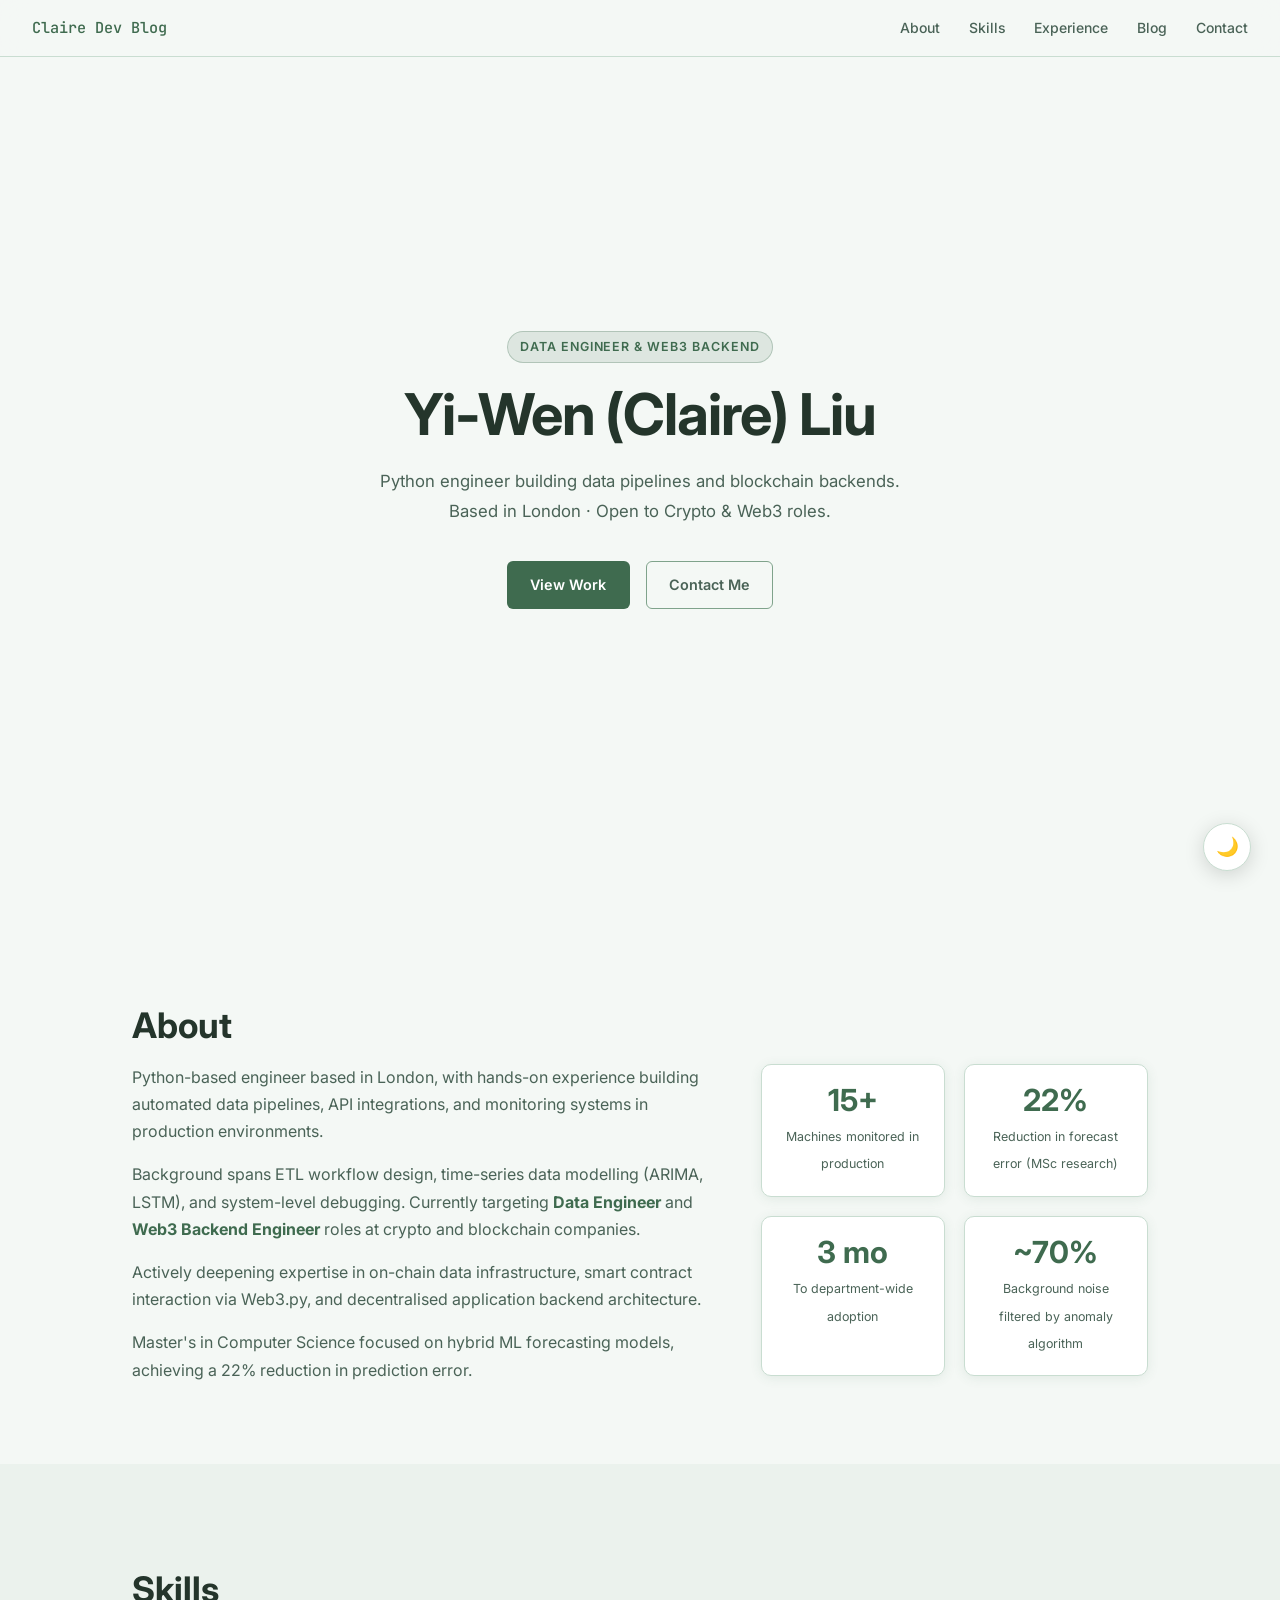
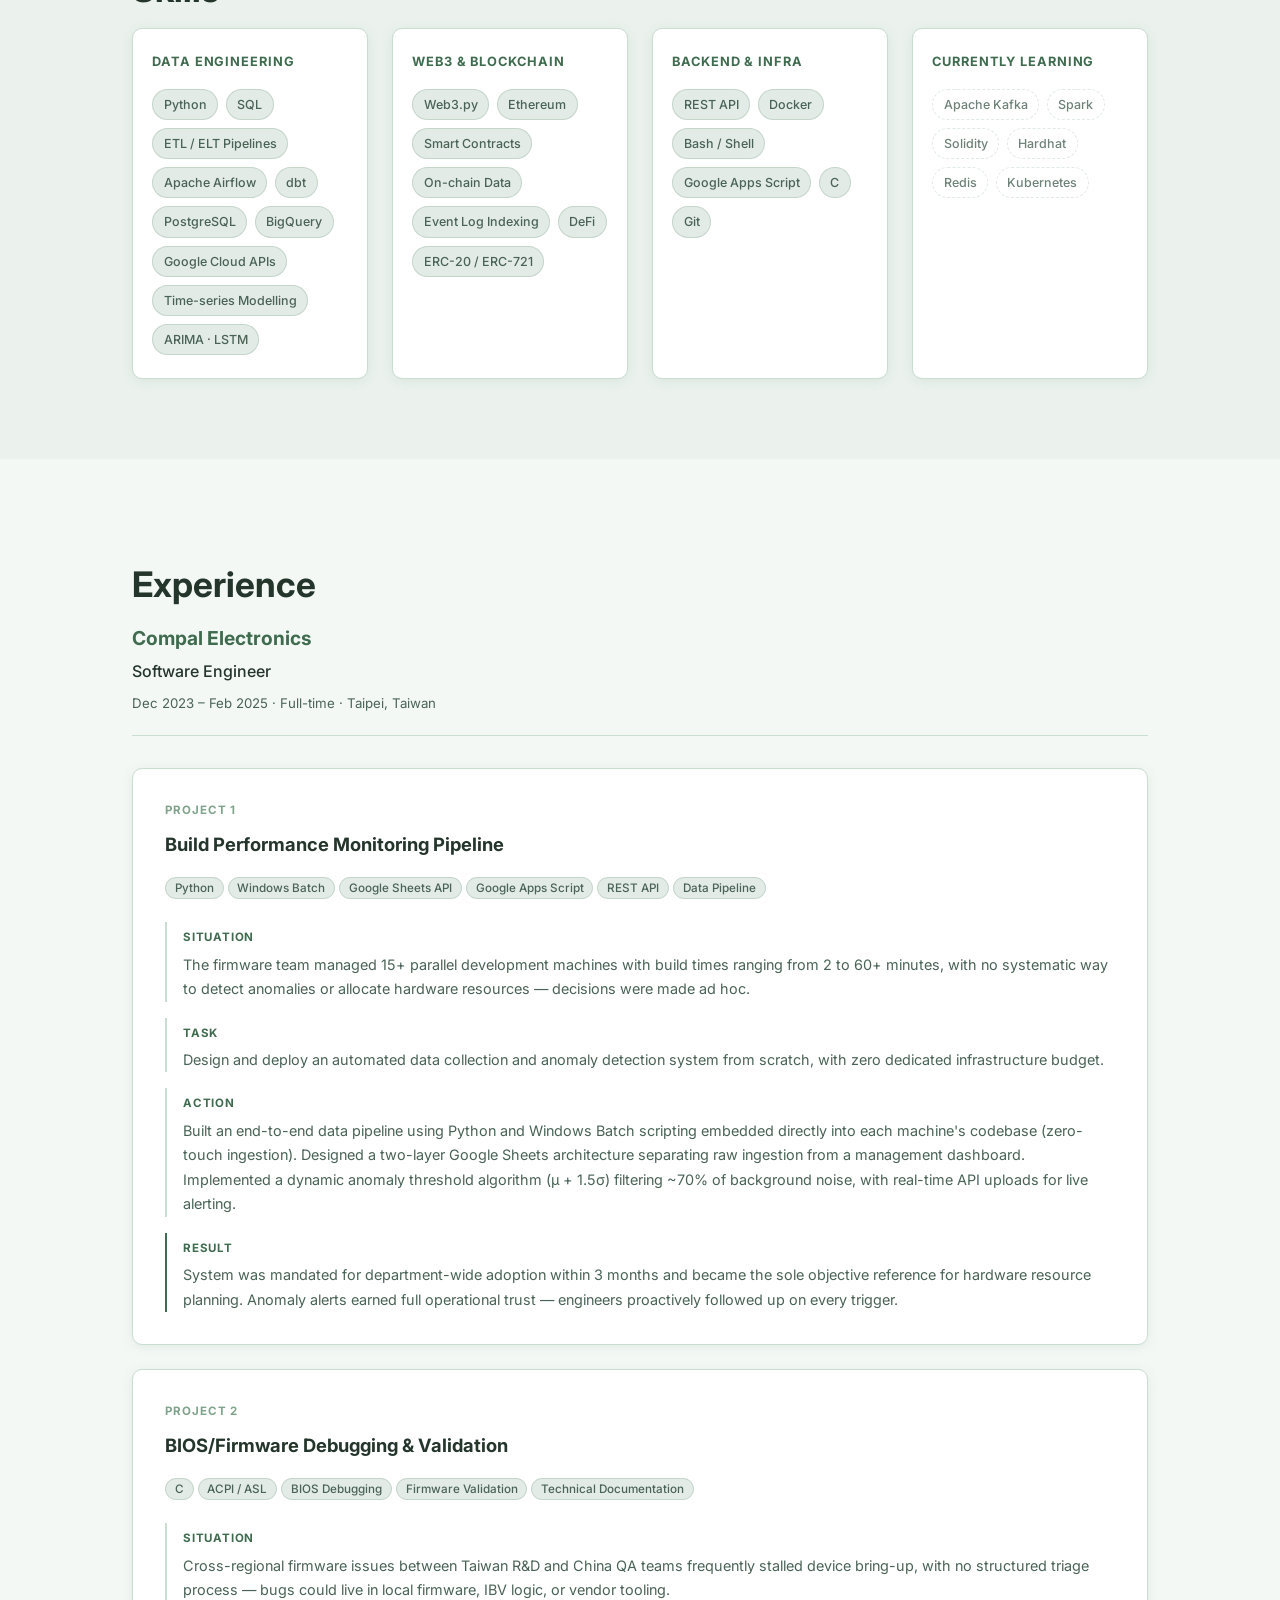
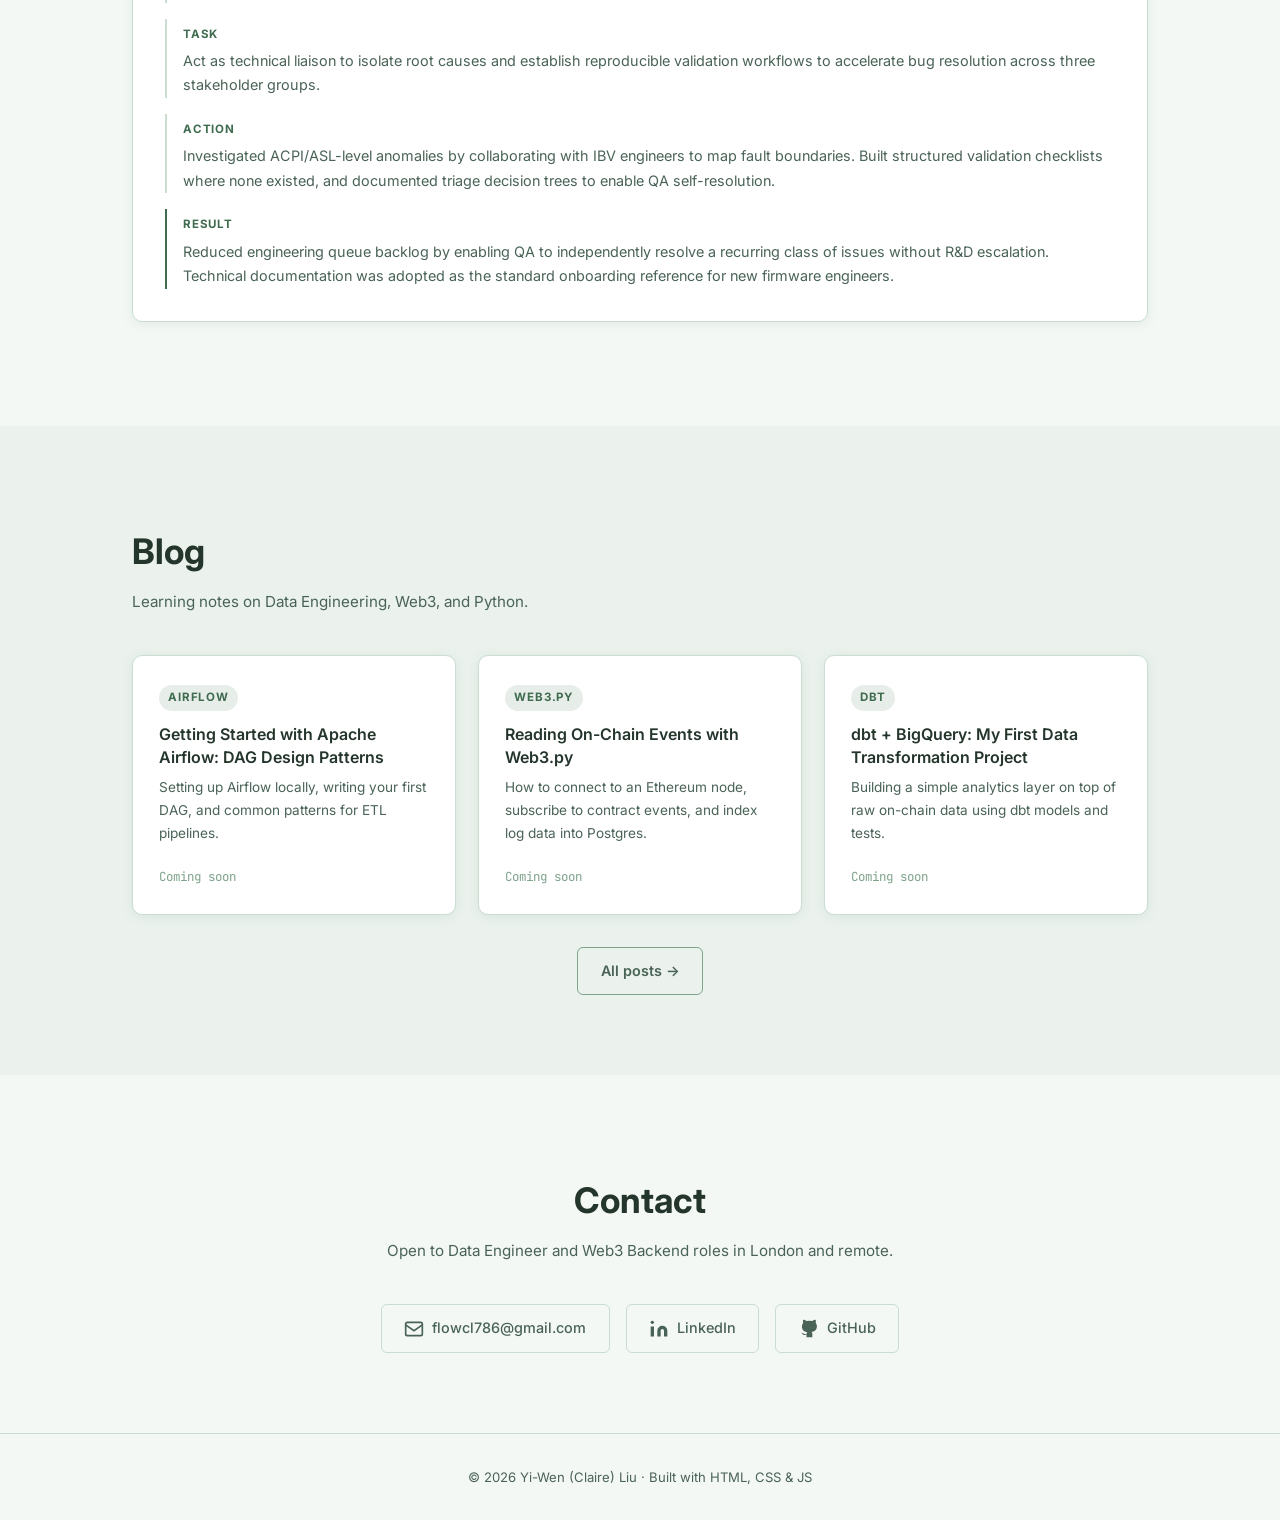
==== index.html @ 0dc8d594 "Initial commit: portfolio site with green theme, day/night mode, blog, and favicon Co-Authored-By: C" ====
<!DOCTYPE html>
<html lang="en">
<head>
  <meta charset="UTF-8" />
  <meta name="viewport" content="width=device-width, initial-scale=1.0" />
  <title>Yi-Wen (Claire) Liu — Data Engineer & Web3 Backend</title>
  <link rel="stylesheet" href="style.css" />
  <link rel="icon" type="image/svg+xml" href="favicon.svg" />
  <link rel="preconnect" href="https://fonts.googleapis.com" />
  <link href="https://fonts.googleapis.com/css2?family=Inter:wght@300;400;500;600;700&family=JetBrains+Mono:wght@400;500&display=swap" rel="stylesheet" />
</head>
<body>

  <!-- NAV -->
  <nav class="nav" id="nav">
    <a class="nav__logo" href="index.html">Claire Dev Blog</a>
    <ul class="nav__links">
      <li><a href="#about">About</a></li>
      <li><a href="#skills">Skills</a></li>
      <li><a href="#experience">Experience</a></li>
      <li><a href="#blog">Blog</a></li>
      <li><a href="#contact">Contact</a></li>
    </ul>
    <button class="nav__burger" id="burger" aria-label="menu">
      <span></span><span></span><span></span>
    </button>
  </nav>

  <!-- HERO -->
  <section class="hero" id="hero">
    <div class="hero__content">
      <span class="hero__tag">Data Engineer &amp; Web3 Backend</span>
      <h1 class="hero__title">Yi-Wen (Claire) Liu</h1>
      <p class="hero__sub">
        Python engineer building data pipelines and blockchain backends.<br />
        Based in London · Open to Crypto &amp; Web3 roles.
      </p>
      <div class="hero__cta">
        <a href="#experience" class="btn btn--primary">View Work</a>
        <a href="#contact" class="btn btn--ghost">Contact Me</a>
      </div>
    </div>
  </section>

  <!-- ABOUT -->
  <section class="section" id="about">
    <div class="container">
      <h2 class="section__title">About</h2>
      <div class="about__grid">
        <div class="about__text">
          <p>
            Python-based engineer based in London, with hands-on experience building
            automated data pipelines, API integrations, and monitoring systems in
            production environments.
          </p>
          <p>
            Background spans ETL workflow design, time-series data modelling (ARIMA, LSTM),
            and system-level debugging. Currently targeting <strong>Data Engineer</strong>
            and <strong>Web3 Backend Engineer</strong> roles at crypto and blockchain companies.
          </p>
          <p>
            Actively deepening expertise in on-chain data infrastructure, smart contract
            interaction via Web3.py, and decentralised application backend architecture.
          </p>
          <p>
            Master's in Computer Science focused on hybrid ML forecasting models,
            achieving a 22% reduction in prediction error.
          </p>
        </div>
        <div class="about__facts">
          <div class="fact">
            <span class="fact__num">15+</span>
            <span class="fact__label">Machines monitored in production</span>
          </div>
          <div class="fact">
            <span class="fact__num">22%</span>
            <span class="fact__label">Reduction in forecast error (MSc research)</span>
          </div>
          <div class="fact">
            <span class="fact__num">3 mo</span>
            <span class="fact__label">To department-wide adoption</span>
          </div>
          <div class="fact">
            <span class="fact__num">~70%</span>
            <span class="fact__label">Background noise filtered by anomaly algorithm</span>
          </div>
        </div>
      </div>
    </div>
  </section>

  <!-- SKILLS -->
  <section class="section section--alt" id="skills">
    <div class="container">
      <h2 class="section__title">Skills</h2>
      <div class="skills__grid">

        <div class="skill-group">
          <h3 class="skill-group__title">Data Engineering</h3>
          <div class="tags">
            <span class="tag">Python</span>
            <span class="tag">SQL</span>
            <span class="tag">ETL / ELT Pipelines</span>
            <span class="tag">Apache Airflow</span>
            <span class="tag">dbt</span>
            <span class="tag">PostgreSQL</span>
            <span class="tag">BigQuery</span>
            <span class="tag">Google Cloud APIs</span>
            <span class="tag">Time-series Modelling</span>
            <span class="tag">ARIMA · LSTM</span>
          </div>
        </div>

        <div class="skill-group">
          <h3 class="skill-group__title">Web3 &amp; Blockchain</h3>
          <div class="tags">
            <span class="tag">Web3.py</span>
            <span class="tag">Ethereum</span>
            <span class="tag">Smart Contracts</span>
            <span class="tag">On-chain Data</span>
            <span class="tag">Event Log Indexing</span>
            <span class="tag">DeFi</span>
            <span class="tag">ERC-20 / ERC-721</span>
          </div>
        </div>

        <div class="skill-group">
          <h3 class="skill-group__title">Backend &amp; Infra</h3>
          <div class="tags">
            <span class="tag">REST API</span>
            <span class="tag">Docker</span>
            <span class="tag">Bash / Shell</span>
            <span class="tag">Google Apps Script</span>
            <span class="tag">C</span>
            <span class="tag">Git</span>
          </div>
        </div>

        <div class="skill-group">
          <h3 class="skill-group__title">Currently Learning</h3>
          <div class="tags">
            <span class="tag tag--learning">Apache Kafka</span>
            <span class="tag tag--learning">Spark</span>
            <span class="tag tag--learning">Solidity</span>
            <span class="tag tag--learning">Hardhat</span>
            <span class="tag tag--learning">Redis</span>
            <span class="tag tag--learning">Kubernetes</span>
          </div>
        </div>

      </div>
    </div>
  </section>

  <!-- EXPERIENCE -->
  <section class="section" id="experience">
    <div class="container">
      <h2 class="section__title">Experience</h2>

      <div class="exp__header">
        <div class="exp__meta">
          <span class="exp__company">Compal Electronics</span>
          <span class="exp__role">Software Engineer</span>
          <span class="exp__period">Dec 2023 – Feb 2025 · Full-time · Taipei, Taiwan</span>
        </div>
      </div>

      <!-- Project 1 -->
      <article class="project-card" id="proj-pipeline">
        <div class="project-card__label">Project 1</div>
        <h3 class="project-card__title">Build Performance Monitoring Pipeline</h3>
        <div class="project-card__stack">
          <span class="tag tag--sm">Python</span>
          <span class="tag tag--sm">Windows Batch</span>
          <span class="tag tag--sm">Google Sheets API</span>
          <span class="tag tag--sm">Google Apps Script</span>
          <span class="tag tag--sm">REST API</span>
          <span class="tag tag--sm">Data Pipeline</span>
        </div>
        <div class="star">
          <div class="star__item">
            <span class="star__label">Situation</span>
            <p>The firmware team managed 15+ parallel development machines with build times ranging from 2 to 60+ minutes, with no systematic way to detect anomalies or allocate hardware resources — decisions were made ad hoc.</p>
          </div>
          <div class="star__item">
            <span class="star__label">Task</span>
            <p>Design and deploy an automated data collection and anomaly detection system from scratch, with zero dedicated infrastructure budget.</p>
          </div>
          <div class="star__item">
            <span class="star__label">Action</span>
            <p>Built an end-to-end data pipeline using Python and Windows Batch scripting embedded directly into each machine's codebase (zero-touch ingestion). Designed a two-layer Google Sheets architecture separating raw ingestion from a management dashboard. Implemented a dynamic anomaly threshold algorithm (μ + 1.5σ) filtering ~70% of background noise, with real-time API uploads for live alerting.</p>
          </div>
          <div class="star__item star__item--result">
            <span class="star__label">Result</span>
            <p>System was mandated for department-wide adoption within 3 months and became the sole objective reference for hardware resource planning. Anomaly alerts earned full operational trust — engineers proactively followed up on every trigger.</p>
          </div>
        </div>
      </article>

      <!-- Project 2 -->
      <article class="project-card" id="proj-bios">
        <div class="project-card__label">Project 2</div>
        <h3 class="project-card__title">BIOS/Firmware Debugging &amp; Validation</h3>
        <div class="project-card__stack">
          <span class="tag tag--sm">C</span>
          <span class="tag tag--sm">ACPI / ASL</span>
          <span class="tag tag--sm">BIOS Debugging</span>
          <span class="tag tag--sm">Firmware Validation</span>
          <span class="tag tag--sm">Technical Documentation</span>
        </div>
        <div class="star">
          <div class="star__item">
            <span class="star__label">Situation</span>
            <p>Cross-regional firmware issues between Taiwan R&amp;D and China QA teams frequently stalled device bring-up, with no structured triage process — bugs could live in local firmware, IBV logic, or vendor tooling.</p>
          </div>
          <div class="star__item">
            <span class="star__label">Task</span>
            <p>Act as technical liaison to isolate root causes and establish reproducible validation workflows to accelerate bug resolution across three stakeholder groups.</p>
          </div>
          <div class="star__item">
            <span class="star__label">Action</span>
            <p>Investigated ACPI/ASL-level anomalies by collaborating with IBV engineers to map fault boundaries. Built structured validation checklists where none existed, and documented triage decision trees to enable QA self-resolution.</p>
          </div>
          <div class="star__item star__item--result">
            <span class="star__label">Result</span>
            <p>Reduced engineering queue backlog by enabling QA to independently resolve a recurring class of issues without R&amp;D escalation. Technical documentation was adopted as the standard onboarding reference for new firmware engineers.</p>
          </div>
        </div>
      </article>

    </div>
  </section>

  <!-- BLOG -->
  <section class="section section--alt" id="blog">
    <div class="container">
      <h2 class="section__title">Blog</h2>
      <p class="section__sub">Learning notes on Data Engineering, Web3, and Python.</p>
      <div class="blog__grid" id="blog-grid">

        <a class="blog-card" href="blog.html">
          <span class="blog-card__cat">Airflow</span>
          <h3 class="blog-card__title">Getting Started with Apache Airflow: DAG Design Patterns</h3>
          <p class="blog-card__excerpt">Setting up Airflow locally, writing your first DAG, and common patterns for ETL pipelines.</p>
          <span class="blog-card__date">Coming soon</span>
        </a>

        <a class="blog-card" href="blog.html">
          <span class="blog-card__cat">Web3.py</span>
          <h3 class="blog-card__title">Reading On-Chain Events with Web3.py</h3>
          <p class="blog-card__excerpt">How to connect to an Ethereum node, subscribe to contract events, and index log data into Postgres.</p>
          <span class="blog-card__date">Coming soon</span>
        </a>

        <a class="blog-card" href="blog.html">
          <span class="blog-card__cat">dbt</span>
          <h3 class="blog-card__title">dbt + BigQuery: My First Data Transformation Project</h3>
          <p class="blog-card__excerpt">Building a simple analytics layer on top of raw on-chain data using dbt models and tests.</p>
          <span class="blog-card__date">Coming soon</span>
        </a>

      </div>
      <div class="blog__cta">
        <a href="blog.html" class="btn btn--ghost">All posts →</a>
      </div>
    </div>
  </section>

  <!-- CONTACT -->
  <section class="section" id="contact">
    <div class="container container--narrow">
      <h2 class="section__title">Contact</h2>
      <p class="section__sub">Open to Data Engineer and Web3 Backend roles in London and remote.</p>
      <div class="contact__links">
        <a class="contact__link" href="mailto:flowcl786@gmail.com">
          <svg width="20" height="20" fill="none" stroke="currentColor" stroke-width="2" viewBox="0 0 24 24"><rect x="2" y="4" width="20" height="16" rx="2"/><path d="m2 7 10 7 10-7"/></svg>
          flowcl786@gmail.com
        </a>
        <a class="contact__link" href="https://www.linkedin.com/in/yiwen828" target="_blank" rel="noopener">
          <svg width="20" height="20" fill="currentColor" viewBox="0 0 24 24"><path d="M16 8a6 6 0 0 1 6 6v7h-4v-7a2 2 0 0 0-2-2 2 2 0 0 0-2 2v7h-4v-7a6 6 0 0 1 6-6z"/><rect x="2" y="9" width="4" height="12"/><circle cx="4" cy="4" r="2"/></svg>
          LinkedIn
        </a>
        <a class="contact__link" href="https://github.com/flowcl786" target="_blank" rel="noopener">
          <svg width="20" height="20" fill="currentColor" viewBox="0 0 24 24"><path d="M9 19c-5 1.5-5-2.5-7-3m14 6v-3.87a3.37 3.37 0 0 0-.94-2.61c3.14-.35 6.44-1.54 6.44-7A5.44 5.44 0 0 0 20 4.77 5.07 5.07 0 0 0 19.91 1S18.73.65 16 2.48a13.38 13.38 0 0 0-7 0C6.27.65 5.09 1 5.09 1A5.07 5.07 0 0 0 5 4.77a5.44 5.44 0 0 0-1.5 3.78c0 5.42 3.3 6.61 6.44 7A3.37 3.37 0 0 0 9 18.13V22"/></svg>
          GitHub
        </a>
      </div>
    </div>
  </section>

  <footer class="footer">
    <p>© 2026 Yi-Wen (Claire) Liu · Built with HTML, CSS &amp; JS</p>
  </footer>

  <script src="main.js"></script>
</body>
</html>
---- style.css ----
/* ============================================================
   CSS Custom Properties — Day / Night
   ============================================================ */
:root {
  /* Day mode */
  --bg:        #F4F8F5;
  --bg-alt:    #EBF2ED;
  --ink:       #24352B;
  --ink-muted: #4A6357;
  --sage:      #7FA38B;
  --moss:      #3F6B4F;
  --moss-light:#5A8A6A;
  --border:    #C9DDD1;
  --card-bg:   #FFFFFF;
  --code-bg:   #1A2E22;
  --code-ink:  #C8E6C9;

  --radius: 10px;
  --radius-sm: 6px;
  --shadow: 0 2px 12px rgba(63,107,79,.10);
  --shadow-hover: 0 6px 24px rgba(63,107,79,.18);
  --transition: .22s ease;

  --font: 'Inter', system-ui, sans-serif;
  --mono: 'JetBrains Mono', monospace;
}

[data-theme="dark"] {
  --bg:        #132018;
  --bg-alt:    #1B2D22;
  --ink:       #EAF3ED;
  --ink-muted: #9AB8A4;
  --sage:      #8FB89B;
  --moss:      #5FA875;
  --moss-light:#72C088;
  --border:    #2D4A36;
  --card-bg:   #1E3028;
  --code-bg:   #0D1A11;
  --code-ink:  #A5D6A7;

  --shadow: 0 2px 12px rgba(0,0,0,.35);
  --shadow-hover: 0 6px 24px rgba(0,0,0,.50);
}

/* ============================================================
   Reset & Base
   ============================================================ */
*, *::before, *::after { box-sizing: border-box; margin: 0; padding: 0; }

html { scroll-behavior: smooth; font-size: 16px; }

body {
  font-family: var(--font);
  background: var(--bg);
  color: var(--ink);
  line-height: 1.7;
  transition: background var(--transition), color var(--transition);
}

a { color: inherit; text-decoration: none; }
img { display: block; max-width: 100%; }

/* ============================================================
   Nav
   ============================================================ */
.nav {
  position: fixed; top: 0; left: 0; right: 0; z-index: 100;
  display: flex; align-items: center; gap: 2rem;
  padding: .9rem 2rem;
  background: color-mix(in srgb, var(--bg) 88%, transparent);
  backdrop-filter: blur(12px);
  border-bottom: 1px solid var(--border);
  transition: background var(--transition);
}

.nav__logo {
  font-family: var(--mono);
  font-size: .95rem;
  font-weight: 500;
  color: var(--moss);
  margin-right: auto;
}

.nav__links {
  display: flex; gap: 1.8rem; list-style: none;
}

.nav__links a {
  font-size: .875rem;
  font-weight: 500;
  color: var(--ink-muted);
  transition: color var(--transition);
}
.nav__links a:hover,
.nav__links a.active { color: var(--moss); }

/* Theme toggle — floating button */
.nav__theme-btn {
  display: none;
}

.theme-fab {
  position: fixed; bottom: 1.8rem; right: 1.8rem; z-index: 200;
  width: 48px; height: 48px;
  border-radius: 50%;
  background: var(--card-bg);
  border: 1.5px solid var(--border);
  box-shadow: 0 4px 20px rgba(0,0,0,.15);
  cursor: pointer;
  font-size: 1.15rem;
  display: flex; align-items: center; justify-content: center;
  transition: transform .2s ease, box-shadow .2s ease, border-color .2s ease;
}
.theme-fab:hover {
  transform: translateY(-3px) scale(1.08);
  box-shadow: 0 8px 28px rgba(63,107,79,.25);
  border-color: var(--moss);
}

/* Burger (mobile) */
.nav__burger {
  display: none; flex-direction: column; gap: 5px;
  background: none; border: none; cursor: pointer; padding: 4px;
}
.nav__burger span {
  display: block; width: 22px; height: 2px;
  background: var(--ink); border-radius: 2px;
  transition: all var(--transition);
}

/* ============================================================
   Layout helpers
   ============================================================ */
.container { max-width: 1080px; margin: 0 auto; padding: 0 2rem; }
.container--narrow { max-width: 680px; margin: 0 auto; padding: 0 2rem; }

.section {
  padding: 96px 0 80px;
}
.section--alt { background: var(--bg-alt); }

.section__title {
  font-size: clamp(1.6rem, 3vw, 2.2rem);
  font-weight: 700; margin-bottom: .5rem;
  color: var(--ink);
}
.section__sub {
  color: var(--ink-muted); font-size: .95rem;
  margin-bottom: 2.5rem;
}

/* ============================================================
   Hero
   ============================================================ */
.hero {
  min-height: 100svh;
  display: flex;
  align-items: center;
  justify-content: center;
  padding: 120px 2rem 80px;
  max-width: 720px;
  margin: 0 auto;
  text-align: center;
}

.hero__cta { justify-content: center; }

.hero__tag {
  display: inline-block;
  font-size: .78rem; font-weight: 600; letter-spacing: .08em;
  text-transform: uppercase;
  color: var(--moss);
  background: color-mix(in srgb, var(--moss) 12%, transparent);
  border: 1px solid color-mix(in srgb, var(--moss) 28%, transparent);
  padding: .25rem .75rem; border-radius: 20px;
  margin-bottom: 1.2rem;
}

.hero__title {
  font-size: clamp(2.2rem, 5vw, 3.6rem);
  font-weight: 700;
  line-height: 1.12;
  margin-bottom: 1.2rem;
  letter-spacing: -.02em;
}

.hero__sub {
  font-size: 1.05rem;
  color: var(--ink-muted);
  margin-bottom: 2.2rem;
  line-height: 1.8;
}

.hero__cta { display: flex; gap: 1rem; flex-wrap: wrap; }

/* Code block decoration */
.hero__visual { display: flex; justify-content: center; }

.hero__code-block {
  font-family: var(--mono);
  font-size: .82rem;
  background: var(--code-bg);
  color: var(--code-ink);
  padding: 1.6rem 2rem;
  border-radius: var(--radius);
  border: 1px solid color-mix(in srgb, var(--moss) 25%, transparent);
  display: flex; flex-direction: column; gap: .4rem;
  min-width: 320px;
  box-shadow: var(--shadow);
}
.cb__line { white-space: pre; display: block; }
.cb__kw  { color: #89CBA9; }
.cb__fn  { color: #82C4A0; }
.cb__name { color: #ADE0BE; }

/* ============================================================
   Buttons
   ============================================================ */
.btn {
  display: inline-flex; align-items: center; gap: .4rem;
  padding: .65rem 1.4rem;
  border-radius: var(--radius-sm);
  font-size: .9rem; font-weight: 600;
  transition: all var(--transition); cursor: pointer;
  border: 1.5px solid transparent;
}

.btn--primary {
  background: var(--moss);
  color: #fff;
}
.btn--primary:hover {
  background: var(--moss-light);
  transform: translateY(-2px);
  box-shadow: 0 4px 16px color-mix(in srgb, var(--moss) 40%, transparent);
}

.btn--ghost {
  border-color: var(--sage);
  color: var(--ink-muted);
}
.btn--ghost:hover {
  border-color: var(--moss);
  color: var(--moss);
  background: color-mix(in srgb, var(--moss) 8%, transparent);
}

/* ============================================================
   About
   ============================================================ */
.about__grid {
  display: grid;
  grid-template-columns: 1.5fr 1fr;
  gap: 3rem;
  align-items: start;
}

.about__text p { margin-bottom: 1rem; color: var(--ink-muted); }
.about__text p:last-child { margin-bottom: 0; }
.about__text strong { color: var(--moss); }

.about__facts {
  display: grid; grid-template-columns: 1fr 1fr; gap: 1.2rem;
}

.fact {
  background: var(--card-bg);
  border: 1px solid var(--border);
  border-radius: var(--radius);
  padding: 1.2rem 1rem;
  text-align: center;
  box-shadow: var(--shadow);
  transition: transform var(--transition), box-shadow var(--transition);
}
.fact:hover { transform: translateY(-3px); box-shadow: var(--shadow-hover); }

.fact__num {
  display: block; font-size: 1.9rem; font-weight: 700;
  color: var(--moss); line-height: 1.1; margin-bottom: .3rem;
}
.fact__label { font-size: .78rem; color: var(--ink-muted); line-height: 1.4; }

/* ============================================================
   Skills
   ============================================================ */
.skills__grid {
  display: grid;
  grid-template-columns: repeat(auto-fit, minmax(220px, 1fr));
  gap: 1.5rem;
}

.skill-group {
  background: var(--card-bg);
  border: 1px solid var(--border);
  border-radius: var(--radius);
  padding: 1.4rem 1.2rem;
  box-shadow: var(--shadow);
}

.skill-group__title {
  font-size: .8rem; font-weight: 700; letter-spacing: .07em;
  text-transform: uppercase; color: var(--moss);
  margin-bottom: 1rem;
}

.tags { display: flex; flex-wrap: wrap; gap: .5rem; }

.tag {
  font-size: .78rem; font-weight: 500;
  padding: .25rem .65rem; border-radius: 20px;
  background: color-mix(in srgb, var(--sage) 15%, var(--bg));
  color: var(--ink-muted);
  border: 1px solid color-mix(in srgb, var(--sage) 30%, transparent);
  transition: all var(--transition);
}
.tag:hover {
  background: color-mix(in srgb, var(--moss) 15%, var(--bg));
  color: var(--moss);
  border-color: var(--moss);
}

.tag--sm { font-size: .73rem; padding: .2rem .55rem; }

.tag--learning {
  border-style: dashed;
  opacity: .8;
  background: transparent;
}

/* ============================================================
   Experience
   ============================================================ */
.exp__header {
  margin-bottom: 2rem;
  padding-bottom: 1.2rem;
  border-bottom: 1px solid var(--border);
}

.exp__company {
  display: block; font-size: 1.2rem; font-weight: 700; color: var(--moss);
}
.exp__role {
  display: block; font-size: 1rem; font-weight: 500; margin: .2rem 0;
}
.exp__period {
  font-size: .83rem; color: var(--ink-muted);
}

.project-card {
  background: var(--card-bg);
  border: 1px solid var(--border);
  border-radius: var(--radius);
  padding: 2rem;
  margin-bottom: 1.5rem;
  box-shadow: var(--shadow);
  transition: box-shadow var(--transition);
}
.project-card:hover { box-shadow: var(--shadow-hover); }

.project-card__label {
  font-size: .72rem; font-weight: 700; letter-spacing: .08em;
  text-transform: uppercase; color: var(--sage);
  margin-bottom: .5rem;
}

.project-card__title {
  font-size: 1.15rem; font-weight: 700; margin-bottom: .8rem;
}

.project-card__stack { margin-bottom: 1.4rem; }

.star { display: flex; flex-direction: column; gap: 1rem; }

.star__item {
  padding-left: 1rem;
  border-left: 2px solid var(--border);
  transition: border-color var(--transition);
}
.star__item:hover { border-left-color: var(--sage); }
.star__item--result { border-left-color: var(--moss); }

.star__label {
  display: inline-block;
  font-size: .72rem; font-weight: 700; letter-spacing: .07em;
  text-transform: uppercase; color: var(--moss);
  margin-bottom: .3rem;
}

.star__item p { font-size: .9rem; color: var(--ink-muted); }

/* ============================================================
   Blog
   ============================================================ */
.blog__grid {
  display: grid;
  grid-template-columns: repeat(auto-fit, minmax(280px, 1fr));
  gap: 1.4rem;
  margin-bottom: 2rem;
}

.blog-card {
  display: block;
  background: var(--card-bg);
  border: 1px solid var(--border);
  border-radius: var(--radius);
  padding: 1.6rem;
  box-shadow: var(--shadow);
  transition: transform var(--transition), box-shadow var(--transition);
}
.blog-card:hover { transform: translateY(-4px); box-shadow: var(--shadow-hover); }

.blog-card__cat {
  display: inline-block;
  font-size: .72rem; font-weight: 700; letter-spacing: .07em;
  text-transform: uppercase; color: var(--moss);
  background: color-mix(in srgb, var(--moss) 12%, transparent);
  padding: .2rem .6rem; border-radius: 20px;
  margin-bottom: .8rem;
}

.blog-card__title {
  font-size: 1rem; font-weight: 600; margin-bottom: .5rem;
  line-height: 1.4;
}

.blog-card__excerpt { font-size: .85rem; color: var(--ink-muted); margin-bottom: 1rem; }

.blog-card__date { font-size: .78rem; color: var(--sage); font-family: var(--mono); }

.blog__cta { text-align: center; }

/* ============================================================
   Contact
   ============================================================ */
#contact .section__title,
#contact .section__sub { text-align: center; }

.contact__links {
  display: flex; flex-wrap: wrap;
  justify-content: center; gap: 1rem;
  margin-top: 2rem;
}

.contact__link {
  display: flex; align-items: center; gap: .5rem;
  padding: .7rem 1.4rem;
  border: 1.5px solid var(--border);
  border-radius: var(--radius-sm);
  font-size: .9rem; font-weight: 500; color: var(--ink-muted);
  transition: all var(--transition);
}
.contact__link:hover {
  border-color: var(--moss); color: var(--moss);
  background: color-mix(in srgb, var(--moss) 8%, transparent);
  transform: translateY(-2px);
}

/* ============================================================
   Footer
   ============================================================ */
.footer {
  text-align: center; padding: 2rem;
  font-size: .82rem; color: var(--ink-muted);
  border-top: 1px solid var(--border);
}

/* ============================================================
   Scroll-reveal animation
   ============================================================ */
.reveal {
  opacity: 0; transform: translateY(20px);
  transition: opacity .55s ease, transform .55s ease;
}
.reveal.visible { opacity: 1; transform: none; }

/* ============================================================
   Responsive
   ============================================================ */
@media (max-width: 860px) {
  .hero {
    padding-top: 100px;
  }

  .about__grid { grid-template-columns: 1fr; }
  .about__facts { grid-template-columns: repeat(2, 1fr); }
}

@media (max-width: 640px) {
  .nav__links { display: none; }
  .nav__burger { display: flex; }
  .nav__links.open {
    display: flex; flex-direction: column;
    position: fixed; top: 57px; left: 0; right: 0;
    background: var(--bg);
    border-bottom: 1px solid var(--border);
    padding: 1.2rem 2rem 1.6rem;
    gap: 1.2rem;
  }

  .about__facts { grid-template-columns: 1fr 1fr; }
  .skills__grid { grid-template-columns: 1fr; }
  .project-card { padding: 1.4rem; }
  .section { padding: 72px 0 60px; }
}
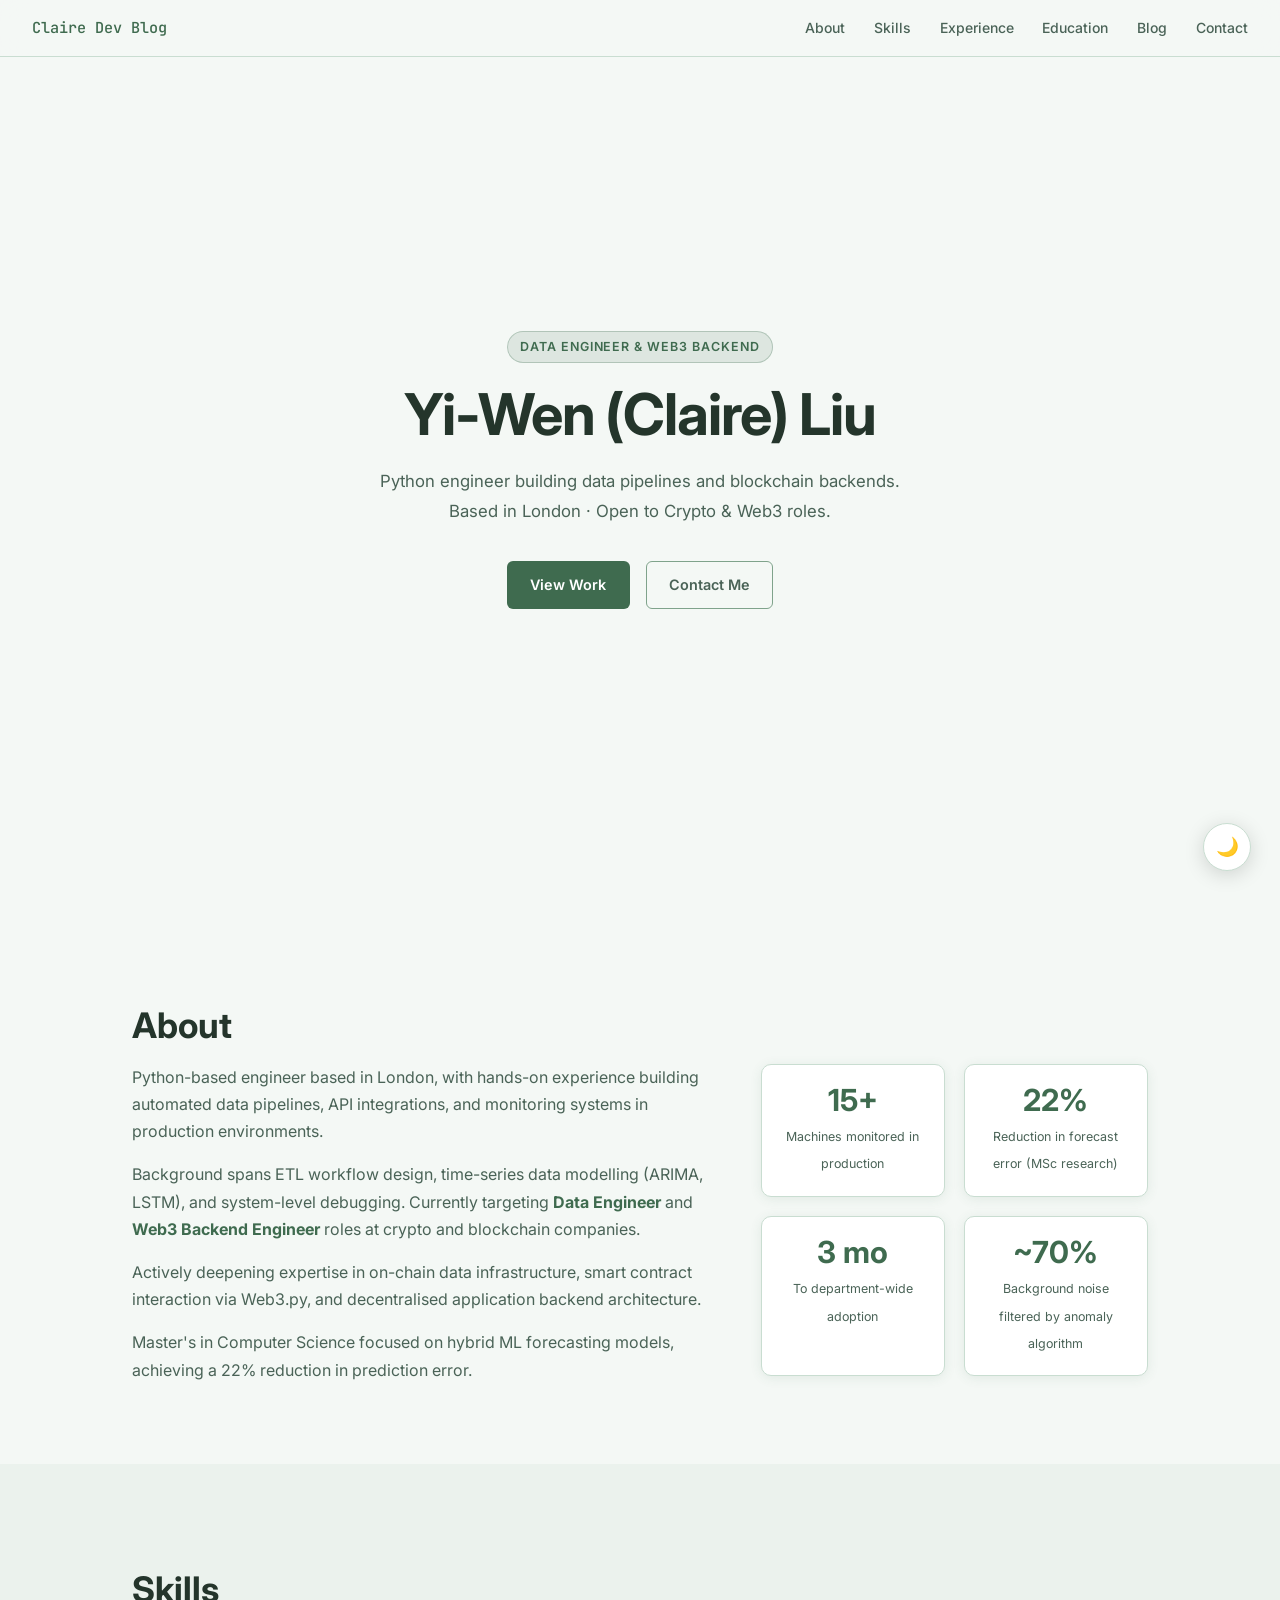
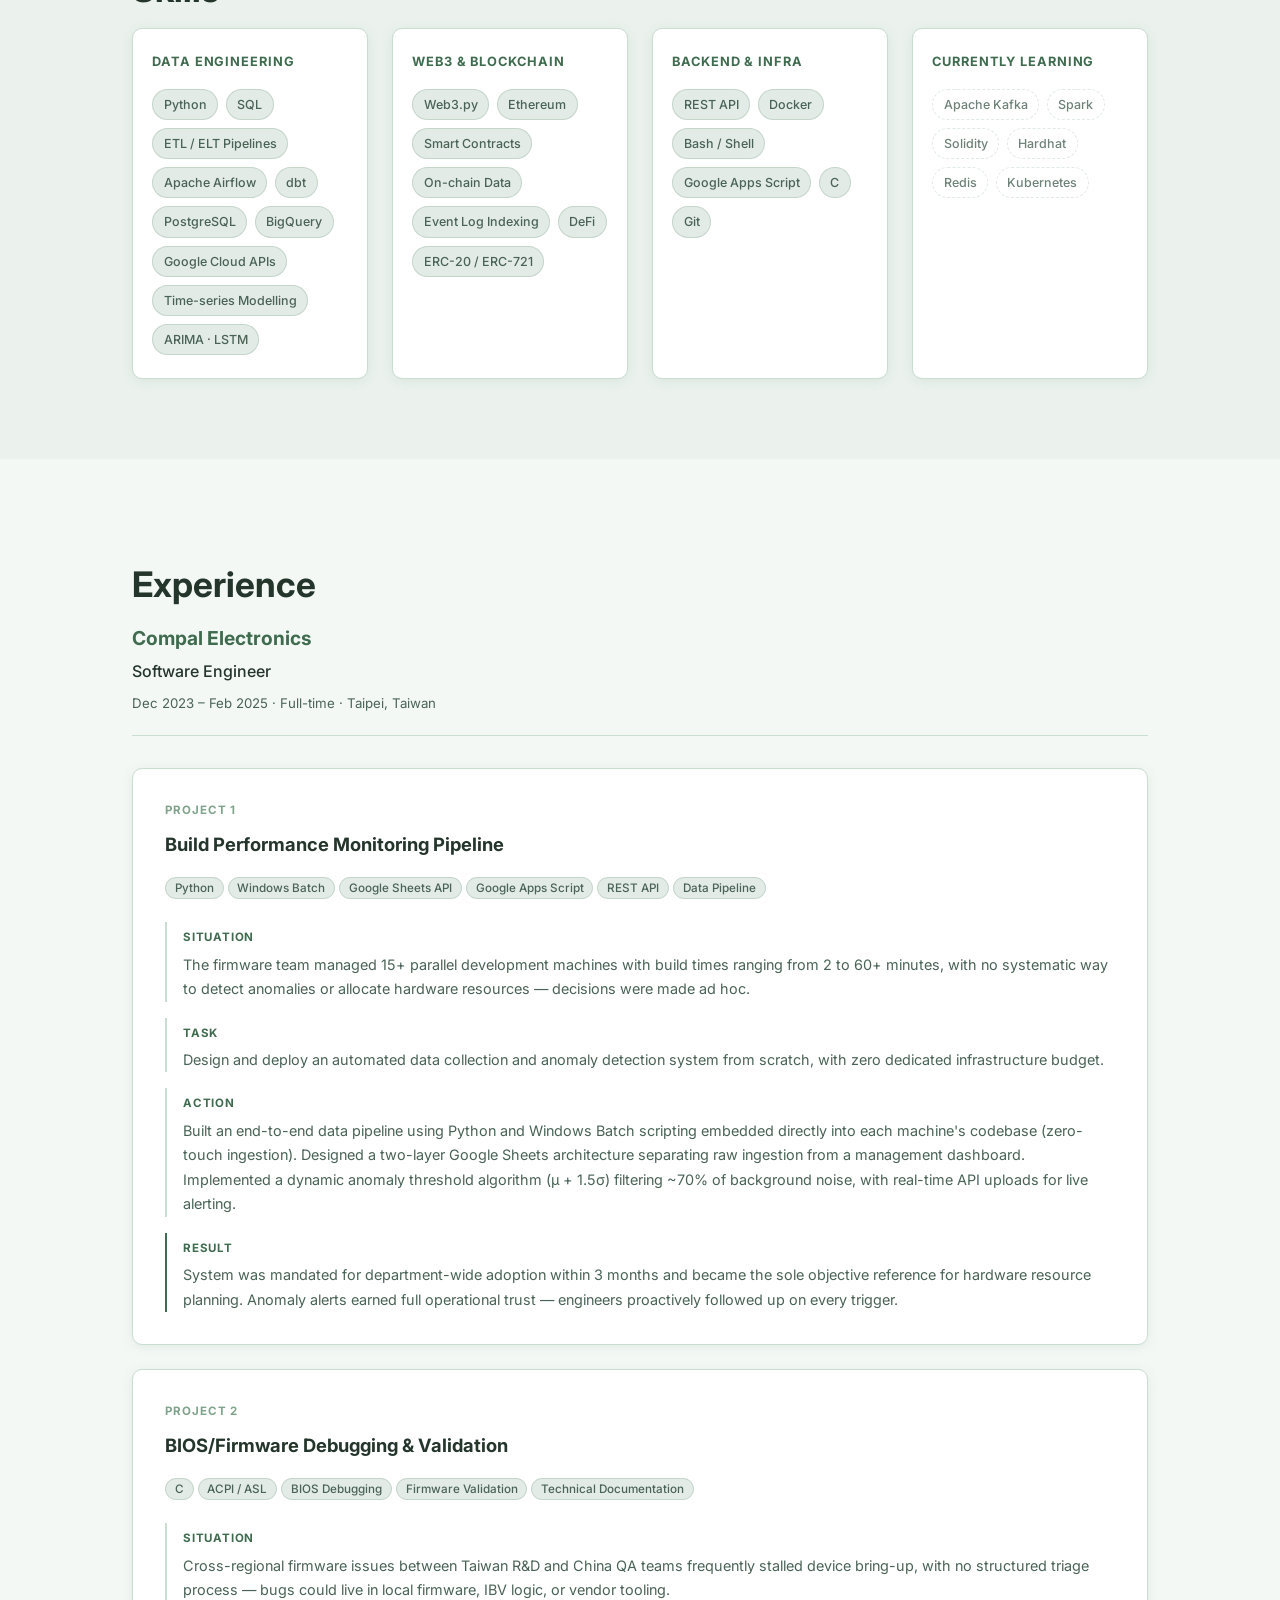
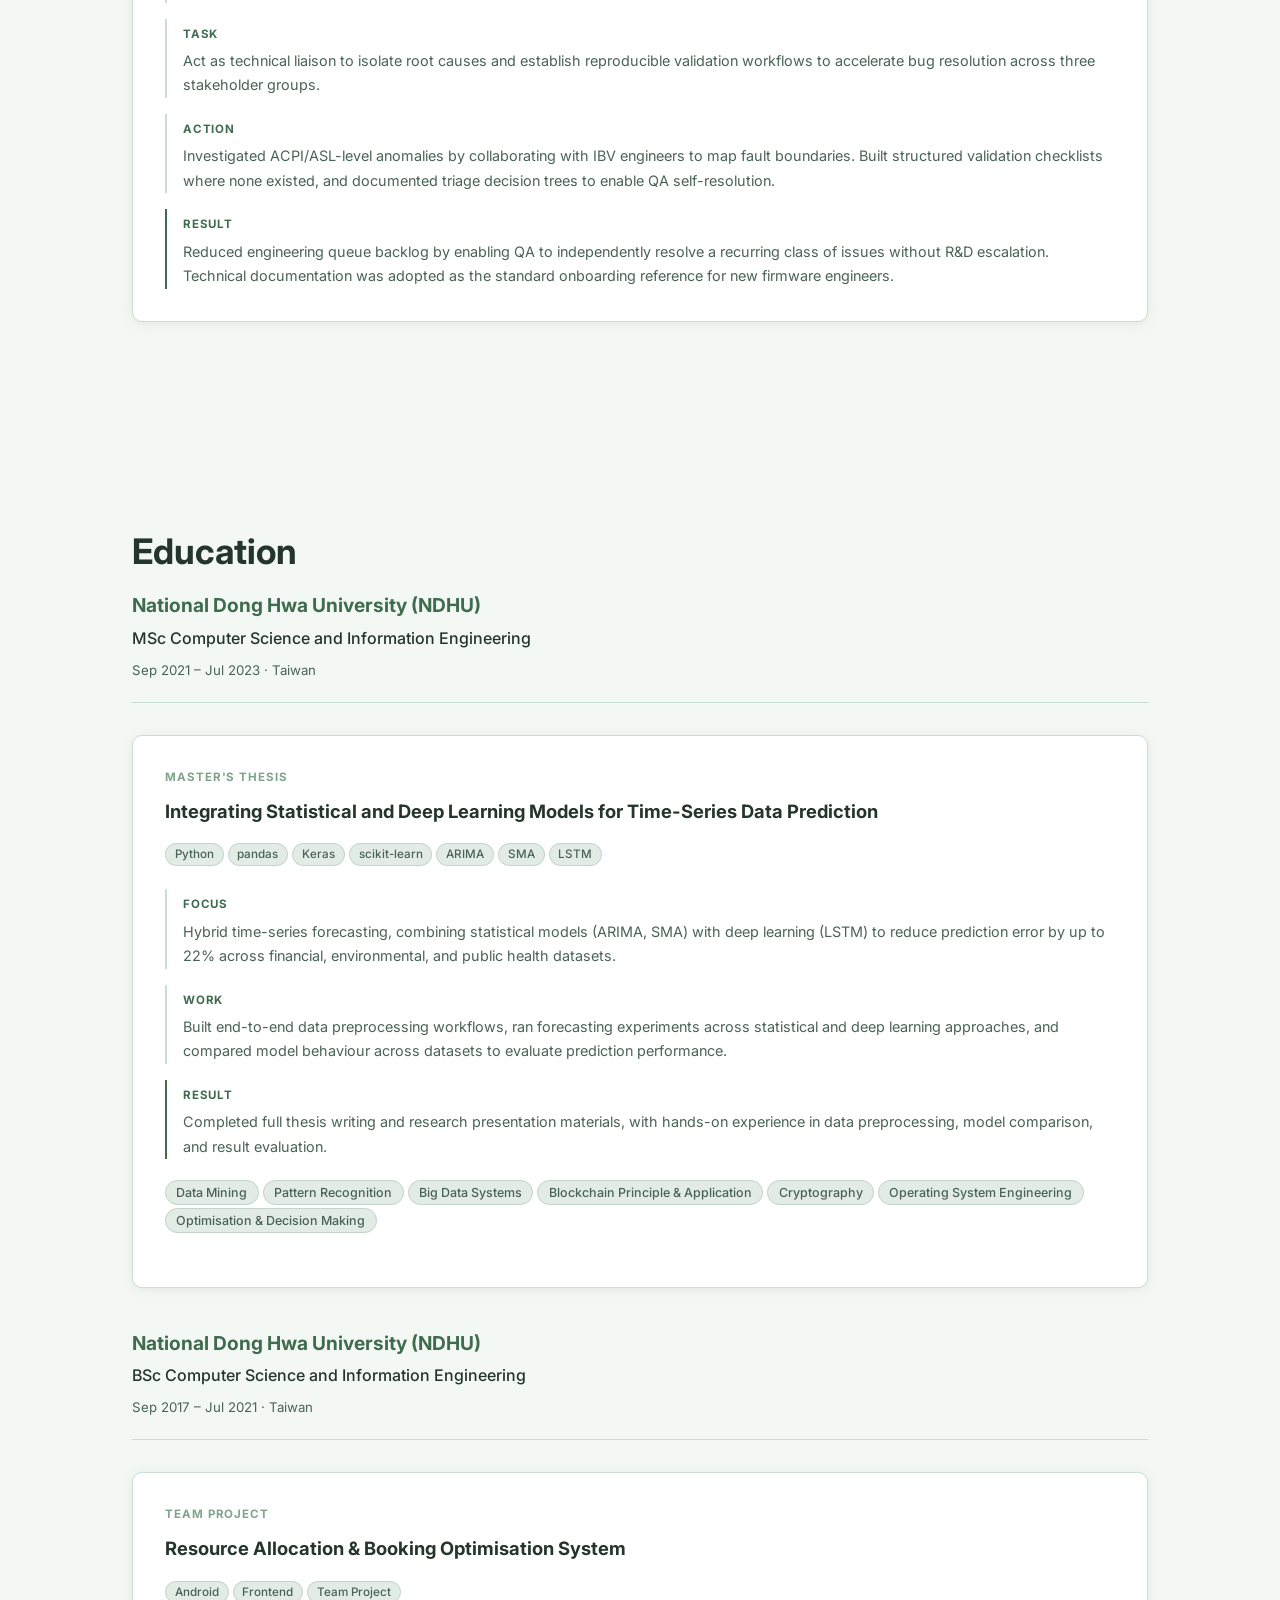
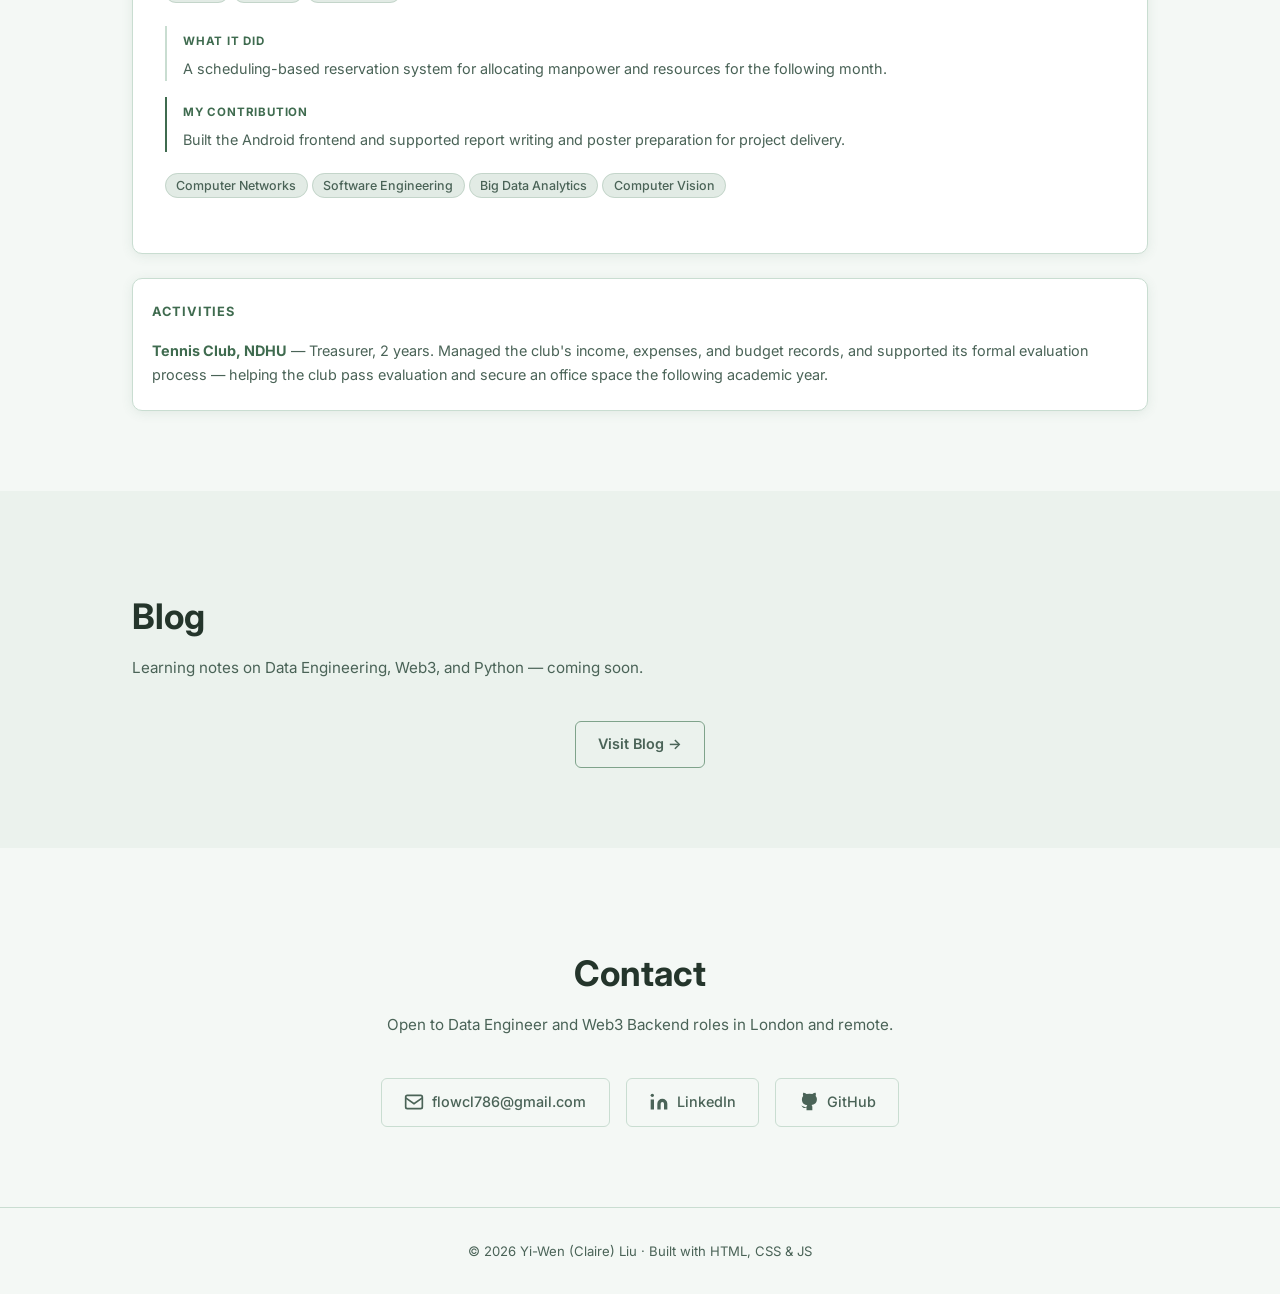
==== commit 6816d735: "Add Education section; remove placeholder blog posts" ====
--- a/index.html
+++ b/index.html
@@ -18,6 +18,7 @@
       <li><a href="#about">About</a></li>
       <li><a href="#skills">Skills</a></li>
       <li><a href="#experience">Experience</a></li>
+      <li><a href="#education">Education</a></li>
       <li><a href="#blog">Blog</a></li>
       <li><a href="#contact">Contact</a></li>
     </ul>
@@ -231,37 +232,107 @@
     </div>
   </section>
 
+  <!-- EDUCATION -->
+  <section class="section" id="education">
+    <div class="container">
+      <h2 class="section__title">Education</h2>
+
+      <div class="exp__header">
+        <div class="exp__meta">
+          <span class="exp__company">National Dong Hwa University (NDHU)</span>
+          <span class="exp__role">MSc Computer Science and Information Engineering</span>
+          <span class="exp__period">Sep 2021 – Jul 2023 · Taiwan</span>
+        </div>
+      </div>
+
+      <article class="project-card" id="edu-msc">
+        <div class="project-card__label">Master's Thesis</div>
+        <h3 class="project-card__title">Integrating Statistical and Deep Learning Models for Time-Series Data Prediction</h3>
+        <div class="project-card__stack">
+          <span class="tag tag--sm">Python</span>
+          <span class="tag tag--sm">pandas</span>
+          <span class="tag tag--sm">Keras</span>
+          <span class="tag tag--sm">scikit-learn</span>
+          <span class="tag tag--sm">ARIMA</span>
+          <span class="tag tag--sm">SMA</span>
+          <span class="tag tag--sm">LSTM</span>
+        </div>
+        <div class="star">
+          <div class="star__item">
+            <span class="star__label">Focus</span>
+            <p>Hybrid time-series forecasting, combining statistical models (ARIMA, SMA) with deep learning (LSTM) to reduce prediction error by up to 22% across financial, environmental, and public health datasets.</p>
+          </div>
+          <div class="star__item">
+            <span class="star__label">Work</span>
+            <p>Built end-to-end data preprocessing workflows, ran forecasting experiments across statistical and deep learning approaches, and compared model behaviour across datasets to evaluate prediction performance.</p>
+          </div>
+          <div class="star__item star__item--result">
+            <span class="star__label">Result</span>
+            <p>Completed full thesis writing and research presentation materials, with hands-on experience in data preprocessing, model comparison, and result evaluation.</p>
+          </div>
+        </div>
+        <div class="project-card__stack" style="margin-top:1.2rem;">
+          <span class="tag">Data Mining</span>
+          <span class="tag">Pattern Recognition</span>
+          <span class="tag">Big Data Systems</span>
+          <span class="tag">Blockchain Principle &amp; Application</span>
+          <span class="tag">Cryptography</span>
+          <span class="tag">Operating System Engineering</span>
+          <span class="tag">Optimisation &amp; Decision Making</span>
+        </div>
+      </article>
+
+      <div class="exp__header" style="margin-top:2.4rem;">
+        <div class="exp__meta">
+          <span class="exp__company">National Dong Hwa University (NDHU)</span>
+          <span class="exp__role">BSc Computer Science and Information Engineering</span>
+          <span class="exp__period">Sep 2017 – Jul 2021 · Taiwan</span>
+        </div>
+      </div>
+
+      <article class="project-card" id="edu-bsc">
+        <div class="project-card__label">Team Project</div>
+        <h3 class="project-card__title">Resource Allocation &amp; Booking Optimisation System</h3>
+        <div class="project-card__stack">
+          <span class="tag tag--sm">Android</span>
+          <span class="tag tag--sm">Frontend</span>
+          <span class="tag tag--sm">Team Project</span>
+        </div>
+        <div class="star">
+          <div class="star__item">
+            <span class="star__label">What it did</span>
+            <p>A scheduling-based reservation system for allocating manpower and resources for the following month.</p>
+          </div>
+          <div class="star__item star__item--result">
+            <span class="star__label">My contribution</span>
+            <p>Built the Android frontend and supported report writing and poster preparation for project delivery.</p>
+          </div>
+        </div>
+        <div class="project-card__stack" style="margin-top:1.2rem;">
+          <span class="tag">Computer Networks</span>
+          <span class="tag">Software Engineering</span>
+          <span class="tag">Big Data Analytics</span>
+          <span class="tag">Computer Vision</span>
+        </div>
+      </article>
+
+      <div class="skill-group" style="margin-top:1.5rem;">
+        <h3 class="skill-group__title">Activities</h3>
+        <p style="font-size:.9rem; color:var(--ink-muted);">
+          <strong style="color:var(--moss);">Tennis Club, NDHU</strong> — Treasurer, 2 years. Managed the club's income, expenses, and budget records, and supported its formal evaluation process — helping the club pass evaluation and secure an office space the following academic year.
+        </p>
+      </div>
+
+    </div>
+  </section>
+
   <!-- BLOG -->
   <section class="section section--alt" id="blog">
     <div class="container">
       <h2 class="section__title">Blog</h2>
-      <p class="section__sub">Learning notes on Data Engineering, Web3, and Python.</p>
-      <div class="blog__grid" id="blog-grid">
-
-        <a class="blog-card" href="blog.html">
-          <span class="blog-card__cat">Airflow</span>
-          <h3 class="blog-card__title">Getting Started with Apache Airflow: DAG Design Patterns</h3>
-          <p class="blog-card__excerpt">Setting up Airflow locally, writing your first DAG, and common patterns for ETL pipelines.</p>
-          <span class="blog-card__date">Coming soon</span>
-        </a>
-
-        <a class="blog-card" href="blog.html">
-          <span class="blog-card__cat">Web3.py</span>
-          <h3 class="blog-card__title">Reading On-Chain Events with Web3.py</h3>
-          <p class="blog-card__excerpt">How to connect to an Ethereum node, subscribe to contract events, and index log data into Postgres.</p>
-          <span class="blog-card__date">Coming soon</span>
-        </a>
-
-        <a class="blog-card" href="blog.html">
-          <span class="blog-card__cat">dbt</span>
-          <h3 class="blog-card__title">dbt + BigQuery: My First Data Transformation Project</h3>
-          <p class="blog-card__excerpt">Building a simple analytics layer on top of raw on-chain data using dbt models and tests.</p>
-          <span class="blog-card__date">Coming soon</span>
-        </a>
-
-      </div>
+      <p class="section__sub">Learning notes on Data Engineering, Web3, and Python — coming soon.</p>
       <div class="blog__cta">
-        <a href="blog.html" class="btn btn--ghost">All posts →</a>
+        <a href="blog.html" class="btn btn--ghost">Visit Blog →</a>
       </div>
     </div>
   </section>
